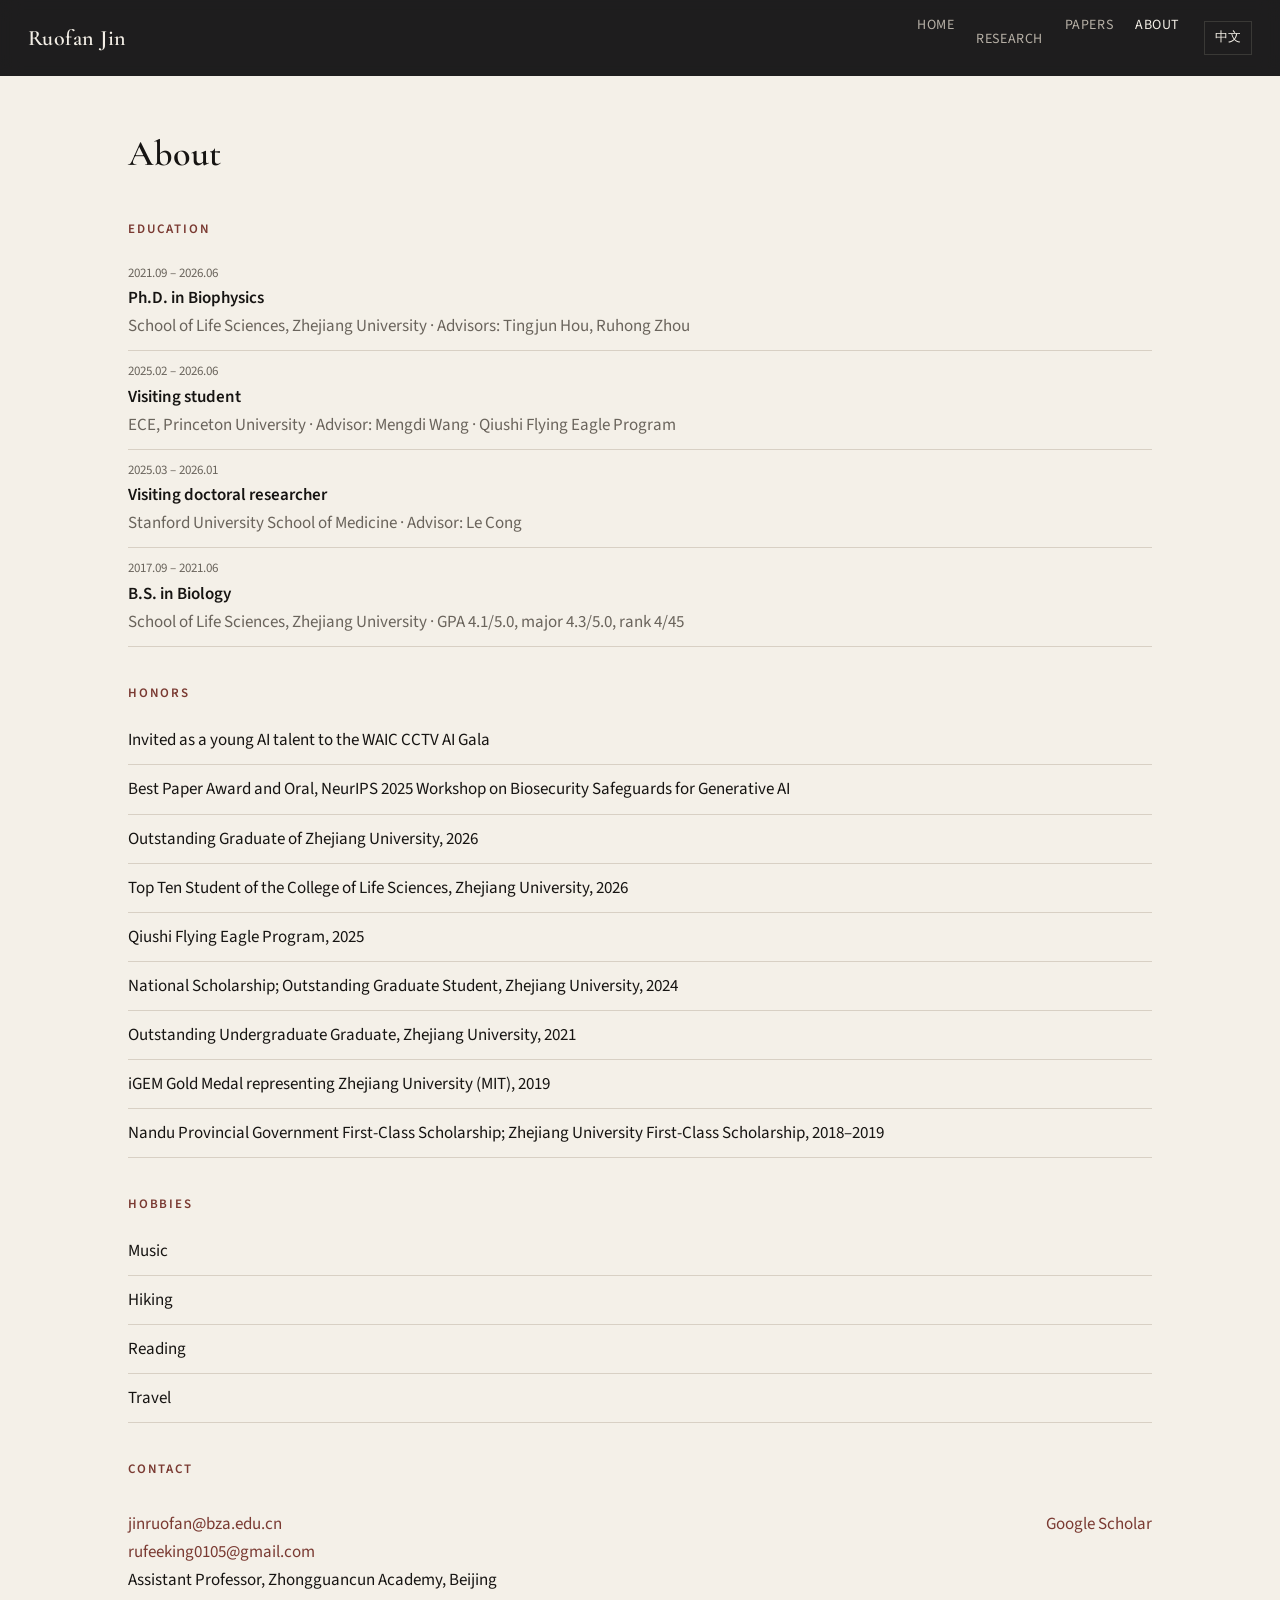
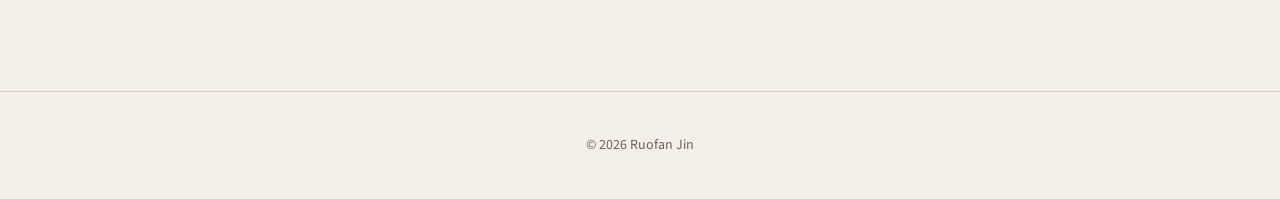
==== about.html @ 7af5a0ce "Force a cache refresh so home and research pages drop OpenIO. Co-authored-by: Cursor <cursoragent@cu" ====
<!DOCTYPE html>
<html lang="en" data-root="" data-page="about">
<head>
  <meta charset="UTF-8" />
  <meta name="viewport" content="width=device-width, initial-scale=1.0" />
  <title>About · Ruofan Jin</title>
  <meta name="description" content="Education, honors, and contact for Ruofan Jin." />
  <link rel="preconnect" href="https://fonts.googleapis.com" />
  <link rel="preconnect" href="https://fonts.gstatic.com" crossorigin />
  <link href="https://fonts.googleapis.com/css2?family=Cormorant+Garamond:ital,wght@0,500;0,600;0,700;1,500&family=Source+Sans+3:ital,wght@0,400;0,500;0,600;1,400&display=swap" rel="stylesheet" />
  <link rel="stylesheet" href="css/style.css" />
  <link rel="icon" href="data:image/svg+xml,<svg xmlns='http://www.w3.org/2000/svg' viewBox='0 0 64 64'><rect fill='%230c0c0d' width='64' height='64'/><text x='50%' y='54%' text-anchor='middle' fill='%23f4f0e8' font-family='Georgia' font-size='28'>RJ</text></svg>" />
</head>
<body class="inner">
  <header class="site-header" id="site-header"></header>
  <main class="page">
    <div class="section-head">
      <h1 data-i18n="about.title">About</h1>
    </div>
    <h2 class="list-label" data-i18n="edu.title">Education</h2>
    <ul class="timeline" id="edu-list"></ul>
    <h2 class="list-label" data-i18n="honors.title">Honors</h2>
    <ul class="plain" id="honor-list"></ul>
    <h2 class="list-label" data-i18n="hobbies.title">Hobbies</h2>
    <ul class="plain" id="hobby-list"></ul>
    <h2 class="list-label" data-i18n="contact.title">Contact</h2>
    <div class="contact-row">
      <p>
        <a href="mailto:jinruofan@bza.edu.cn">jinruofan@bza.edu.cn</a><br />
        <a href="mailto:rufeeking0105@gmail.com">rufeeking0105@gmail.com</a><br />
        <span data-i18n="contact.affil">Assistant Professor, Zhongguancun Academy, Beijing</span>
      </p>
      <p class="contact-links">
        <a href="https://scholar.google.com/citations?user=nG5izwYAAAAJ&hl=en" target="_blank" rel="noopener">Google Scholar</a>
      </p>
    </div>
  </main>
  <footer class="site-footer">
    <p>© <span id="year"></span> <span id="footer-name">Ruofan Jin</span></p>
  </footer>
  <script src="js/content.js?v=20260819r"></script>
  <script src="js/site.js?v=20260819r"></script>
</body>
</html>
---- css/style.css ----
:root {
  --ink: #161412;
  --muted: #6a645c;
  --paper: #f4f0e8;
  --paper-2: #ebe5da;
  --line: #d8d0c4;
  --accent: #7a3a32;
  --hero: #0b0b0c;
  --hero-text: #f3eee6;
  --hero-muted: #b7b0a6;
  --max: 1080px;
  --serif: "Cormorant Garamond", "Times New Roman", serif;
  --sans: "Source Sans 3", "Helvetica Neue", sans-serif;
}

* { box-sizing: border-box; }
html { scroll-behavior: smooth; }
body {
  margin: 0;
  background: var(--paper);
  color: var(--ink);
  font-family: var(--sans);
  font-size: 17px;
  line-height: 1.65;
}

a { color: var(--accent); text-decoration: none; }
a:hover { text-decoration: underline; }

.site-header {
  position: sticky;
  top: 0;
  z-index: 20;
  display: flex;
  align-items: center;
  gap: 24px;
  padding: 14px 28px;
  background: rgba(11, 11, 12, 0.92);
  backdrop-filter: blur(10px);
  color: var(--hero-text);
}
.brand {
  color: var(--hero-text);
  font-family: var(--serif);
  font-size: 22px;
  font-weight: 600;
  letter-spacing: 0.02em;
  text-decoration: none;
  white-space: nowrap;
}
html[lang="zh-CN"] .brand,
html[lang="zh-CN"] .hero h1,
html[lang="zh-CN"] .article h1,
html[lang="zh-CN"] .page .section-head h1 {
  font-family: "Songti SC", "Noto Serif SC", "STSong", "SimSun", var(--serif);
}
html[lang="zh-CN"] .hero h1 { letter-spacing: 0.12em; }
.nav {
  display: flex;
  gap: 22px;
  margin-left: auto;
}
.nav a {
  color: var(--hero-muted);
  font-size: 14px;
  letter-spacing: 0.04em;
  text-transform: uppercase;
  text-decoration: none;
}
.nav a:hover { color: var(--hero-text); }
.nav a.is-active { color: var(--hero-text); }
.nav-group {
  position: relative;
  padding: 10px 0;
}
.nav-label {
  color: var(--hero-muted);
  font-size: 14px;
  letter-spacing: 0.04em;
  text-transform: uppercase;
}
.nav-group.is-current .nav-label { color: var(--hero-text); }
.nav-drop {
  display: none;
  position: absolute;
  top: 100%;
  left: 0;
  min-width: 220px;
  padding: 8px 0;
  background: #141312;
  border: 1px solid #3a3936;
  z-index: 30;
}
.nav-group:hover .nav-drop,
.nav-group:focus-within .nav-drop { display: block; }
.nav-drop a {
  display: block;
  padding: 8px 14px;
  text-transform: none;
  letter-spacing: 0.02em;
}
.header-actions { display: flex; align-items: center; gap: 10px; }
.lang-toggle,
.menu-toggle {
  background: transparent;
  border: 1px solid #3a3936;
  color: var(--hero-text);
  padding: 5px 10px;
  font: inherit;
  font-size: 13px;
  cursor: pointer;
}
.menu-toggle { display: none; }

.hero {
  display: grid;
  grid-template-columns: 1.05fr 0.95fr;
  min-height: auto;
  background: var(--hero);
  color: var(--hero-text);
}
.hero-copy {
  display: flex;
  flex-direction: column;
  justify-content: center;
  padding: 64px 56px 68px;
  max-width: 640px;
}
.eyebrow {
  margin: 0 0 12px;
  letter-spacing: 0.18em;
  text-transform: uppercase;
  font-size: 12px;
  color: var(--hero-muted);
}
.hero h1 {
  margin: 0;
  font-family: var(--serif);
  font-size: clamp(48px, 7vw, 84px);
  font-weight: 600;
  line-height: 0.95;
  letter-spacing: -0.02em;
}
.hero-affil {
  margin: 18px 0 0;
  color: var(--hero-muted);
  font-size: 18px;
}
.hero-bio {
  margin: 22px 0 0;
  max-width: 36em;
  color: #c9c2b8;
  font-size: 16px;
  line-height: 1.65;
}
.hero-lead {
  margin: 16px 0 0;
  max-width: 36em;
  color: #ddd6cc;
  font-size: 17.5px;
  line-height: 1.7;
}
.hero-links {
  display: flex;
  flex-wrap: wrap;
  gap: 22px;
  margin-top: 36px;
}
.hero-links a {
  color: var(--hero-text);
  border-bottom: 1px solid #5c5852;
  padding-bottom: 2px;
  text-decoration: none;
}
.hero-links a:hover { border-bottom-color: var(--hero-text); }
.hero-photo {
  margin: 0;
  overflow: hidden;
  background: #000;
  min-height: 520px;
  max-height: 720px;
}
.hero-photo img {
  width: 100%;
  height: 100%;
  object-fit: cover;
  object-position: 50% 18%;
  display: block;
}

.news-bar {
  display: grid;
  grid-template-columns: 90px 1fr;
  gap: 16px;
  max-width: var(--max);
  margin: 0 auto;
  padding: 28px 28px 8px;
  border-bottom: 1px solid var(--line);
}
.news-bar > p {
  margin: 6px 0 0;
  font-size: 12px;
  letter-spacing: 0.16em;
  text-transform: uppercase;
  color: var(--accent);
}
.news-bar ul {
  margin: 0;
  padding: 0;
  list-style: none;
}
.news-bar li {
  font-size: 15px;
  color: var(--muted);
  padding: 4px 0;
}
.news-bar li a { font-weight: 600; }
.news-bar li span { color: var(--muted); }

.section {
  max-width: var(--max);
  margin: 0 auto;
  padding: 72px 28px;
}
.section-alt { background: var(--paper-2); max-width: none; padding: 72px 28px; }
.section-alt > * { max-width: var(--max); margin-left: auto; margin-right: auto; }
.section-head { margin-bottom: 28px; }
.section-head h2,
.page .section-head h1 {
  margin: 0;
  font-family: var(--serif);
  font-size: 36px;
  font-weight: 600;
}
.section-head p { margin: 10px 0 0; color: var(--muted); }

.prose { max-width: 46em; }
.prose p { margin: 0 0 16px; }
.prose .note {
  margin-top: 24px;
  padding-top: 16px;
  border-top: 1px solid var(--line);
  color: var(--muted);
  font-size: 16px;
}

.research-grid {
  display: grid;
  grid-template-columns: 1fr 1fr 1fr;
  gap: 1px;
  background: var(--line);
  border: 1px solid var(--line);
}
.research-card {
  display: block;
  width: 100%;
  text-align: left;
  background: var(--paper);
  border: 0;
  padding: 24px 22px 22px;
  font: inherit;
  color: inherit;
  text-decoration: none;
  cursor: pointer;
}
a.research-card:hover {
  text-decoration: none;
  background: #fffdf8;
}
.research-card:focus-visible {
  outline: 1px solid var(--accent);
  outline-offset: -1px;
}
.research-card h3 {
  margin: 0 0 8px;
  font-family: var(--serif);
  font-size: 22px;
  font-weight: 600;
}
.research-card p { margin: 0; color: var(--muted); font-size: 15.5px; }
.card-hint {
  display: inline-block;
  margin-top: 14px;
  font-size: 12px;
  letter-spacing: 0.12em;
  text-transform: uppercase;
  color: var(--accent);
}
.research-panel {
  margin-top: 1px;
  padding: 28px 24px;
  border: 1px solid var(--line);
  border-top: 0;
  background: #fffdf8;
}
.research-panel h3 {
  margin: 0 0 18px;
  font-family: var(--serif);
  font-size: 26px;
}
.research-panel h4 {
  margin: 18px 0 8px;
  font-size: 12px;
  letter-spacing: 0.14em;
  text-transform: uppercase;
  color: var(--accent);
}
.research-panel p { margin: 0; max-width: 46em; }
.work-list {
  margin: 0;
  padding: 0;
  list-style: none;
}
.work-list li { padding: 6px 0; border-bottom: 1px solid var(--line); }
.work-list span { color: var(--muted); }
.fig-grid {
  display: grid;
  grid-template-columns: repeat(auto-fit, minmax(220px, 1fr));
  gap: 18px;
  margin: 4px 0 8px;
}
.fig-grid figure {
  margin: 0;
}
.fig-grid img {
  display: block;
  width: 100%;
  height: auto;
  background: #fff;
  border: 1px solid var(--line);
}
.fig-grid a { text-decoration: none; }
.fig-grid figcaption {
  margin-top: 8px;
  font-size: 13.5px;
  line-height: 1.45;
  color: var(--muted);
}
.code-links {
  display: flex;
  flex-wrap: wrap;
  gap: 16px 22px;
  margin-top: 4px;
}

.page {
  max-width: var(--max);
  margin: 0 auto;
  padding: 48px 28px 80px;
  min-height: 70vh;
}
.article h1 {
  margin: 0 0 12px;
  font-family: var(--serif);
  font-size: clamp(28px, 4vw, 40px);
  font-weight: 600;
  line-height: 1.2;
}
.article .page-kicker {
  margin: 0 0 10px;
  font-size: 12px;
  letter-spacing: 0.16em;
  text-transform: uppercase;
  color: var(--accent);
}
.article .lede {
  margin: 0 0 28px;
  font-size: 19px;
  color: var(--muted);
  max-width: 40em;
}
.article .story,
.article p {
  max-width: 46em;
}
.article h2 {
  margin: 28px 0 10px;
  font-size: 12px;
  letter-spacing: 0.14em;
  text-transform: uppercase;
  color: var(--accent);
}
.fig-stack {
  display: flex;
  flex-direction: column;
  gap: 28px;
  margin: 8px 0 0;
}
.fig-stack figure { margin: 0; }
.fig-stack img {
  display: block;
  width: 100%;
  height: auto;
  background: #fff;
  border: 1px solid var(--line);
}
.fig-stack a { text-decoration: none; }
.fig-stack figcaption {
  margin-top: 10px;
  font-size: 14px;
  line-height: 1.5;
  color: var(--muted);
  max-width: 46em;
}

.list-label {
  margin: 36px 0 12px;
  font-size: 13px;
  letter-spacing: 0.14em;
  text-transform: uppercase;
  color: var(--accent);
  font-weight: 600;
}
.pubs {
  margin: 0;
  padding: 0;
  list-style: none;
  counter-reset: pub;
}
.pubs li {
  counter-increment: pub;
  display: grid;
  grid-template-columns: 2.2em 1fr;
  gap: 8px;
  padding: 16px 0;
  border-bottom: 1px solid var(--line);
}
.pubs li::before {
  content: counter(pub, decimal-leading-zero);
  color: var(--muted);
  font-variant-numeric: tabular-nums;
  font-size: 13px;
  padding-top: 4px;
}
.pubs .title { font-weight: 600; }
.pubs .meta { color: var(--muted); font-size: 15px; margin-top: 4px; }
.pubs .venue { font-style: italic; }
.pubs .badge {
  display: inline-block;
  margin-left: 8px;
  font-style: normal;
  font-size: 12px;
  letter-spacing: 0.04em;
  color: var(--accent);
}

.exp-grid {
  display: grid;
  grid-template-columns: 1fr 1fr;
  gap: 48px;
}
.timeline, .plain {
  margin: 0;
  padding: 0;
  list-style: none;
}
.timeline li, .plain li {
  padding: 10px 0;
  border-bottom: 1px solid var(--line);
}
.timeline .when { display: block; color: var(--muted); font-size: 13px; }
.timeline .what { font-weight: 600; }
.timeline .where { color: var(--muted); }

.contact-row {
  display: flex;
  justify-content: space-between;
  gap: 24px;
  flex-wrap: wrap;
}
.contact-links { display: flex; gap: 20px; }

.site-footer {
  border-top: 1px solid var(--line);
  padding: 28px;
  text-align: center;
  color: var(--muted);
  font-size: 14px;
}

@media (max-width: 980px) {
  .research-grid { grid-template-columns: 1fr; }
}

@media (max-width: 860px) {
  .hero { grid-template-columns: 1fr; min-height: auto; }
  .hero-copy { padding: 48px 24px 40px; }
  .hero-photo { height: 56vh; min-height: 380px; max-height: none; }
  .news-bar, .exp-grid, .research-grid { grid-template-columns: 1fr; }
  .nav { display: none; }
  .nav.open {
    display: flex;
    flex-direction: column;
    position: absolute;
    top: 52px;
    left: 0;
    right: 0;
    background: var(--hero);
    padding: 16px 28px 24px;
    gap: 14px;
  }
  .nav-group { padding: 0; }
  .nav-drop {
    display: block;
    position: static;
    min-width: 0;
    padding: 8px 0 0 12px;
    border: 0;
    background: transparent;
  }
  .menu-toggle { display: inline-block; }
  .site-header { position: sticky; flex-wrap: wrap; }
}
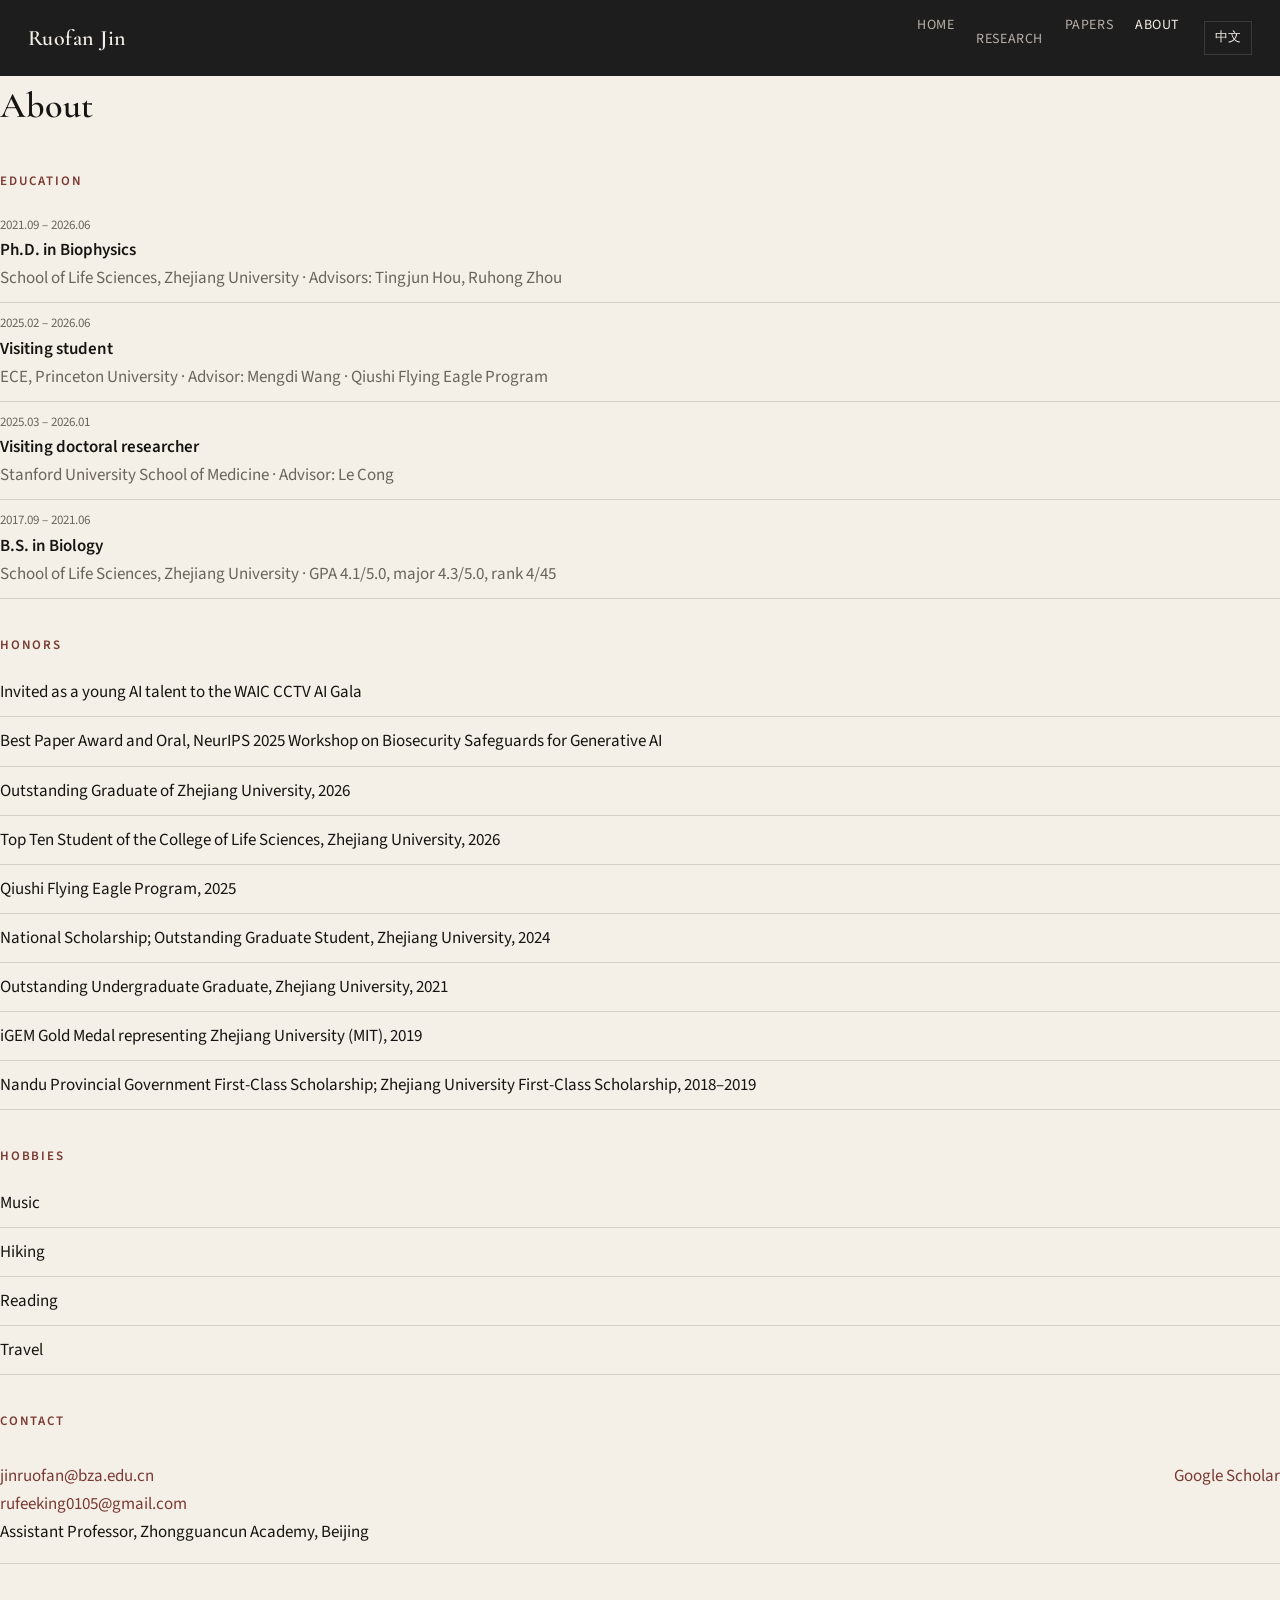
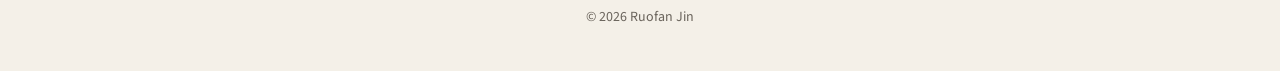
==== commit 99c621f7: "Drop papers where the author position is 10th or later, and add a Scholar link. Co-authored-by: Curs" ====
--- a/about.html
+++ b/about.html
@@ -38,7 +38,7 @@
   <footer class="site-footer">
     <p>© <span id="year"></span> <span id="footer-name">Ruofan Jin</span></p>
   </footer>
-  <script src="js/content.js?v=20260819r"></script>
-  <script src="js/site.js?v=20260819r"></script>
+  <script src="js/content.js?v=20260819s"></script>
+  <script src="js/site.js?v=20260819s"></script>
 </body>
 </html>
--- a/css/style.css
+++ b/css/style.css
@@ -343,11 +343,13 @@
   margin-top: 4px;
 }
 
-.page {
-  max-width: var(--max);
-  margin: 0 auto;
-  padding: 48px 28px 80px;
-  min-height: 70vh;
+.scholar-more {
+  margin: 36px 0 0;
+  padding-top: 20px;
+  border-top: 1px solid var(--line);
+}
+.scholar-more a {
+  font-size: 16px;
 }
 .article h1 {
   margin: 0 0 12px;
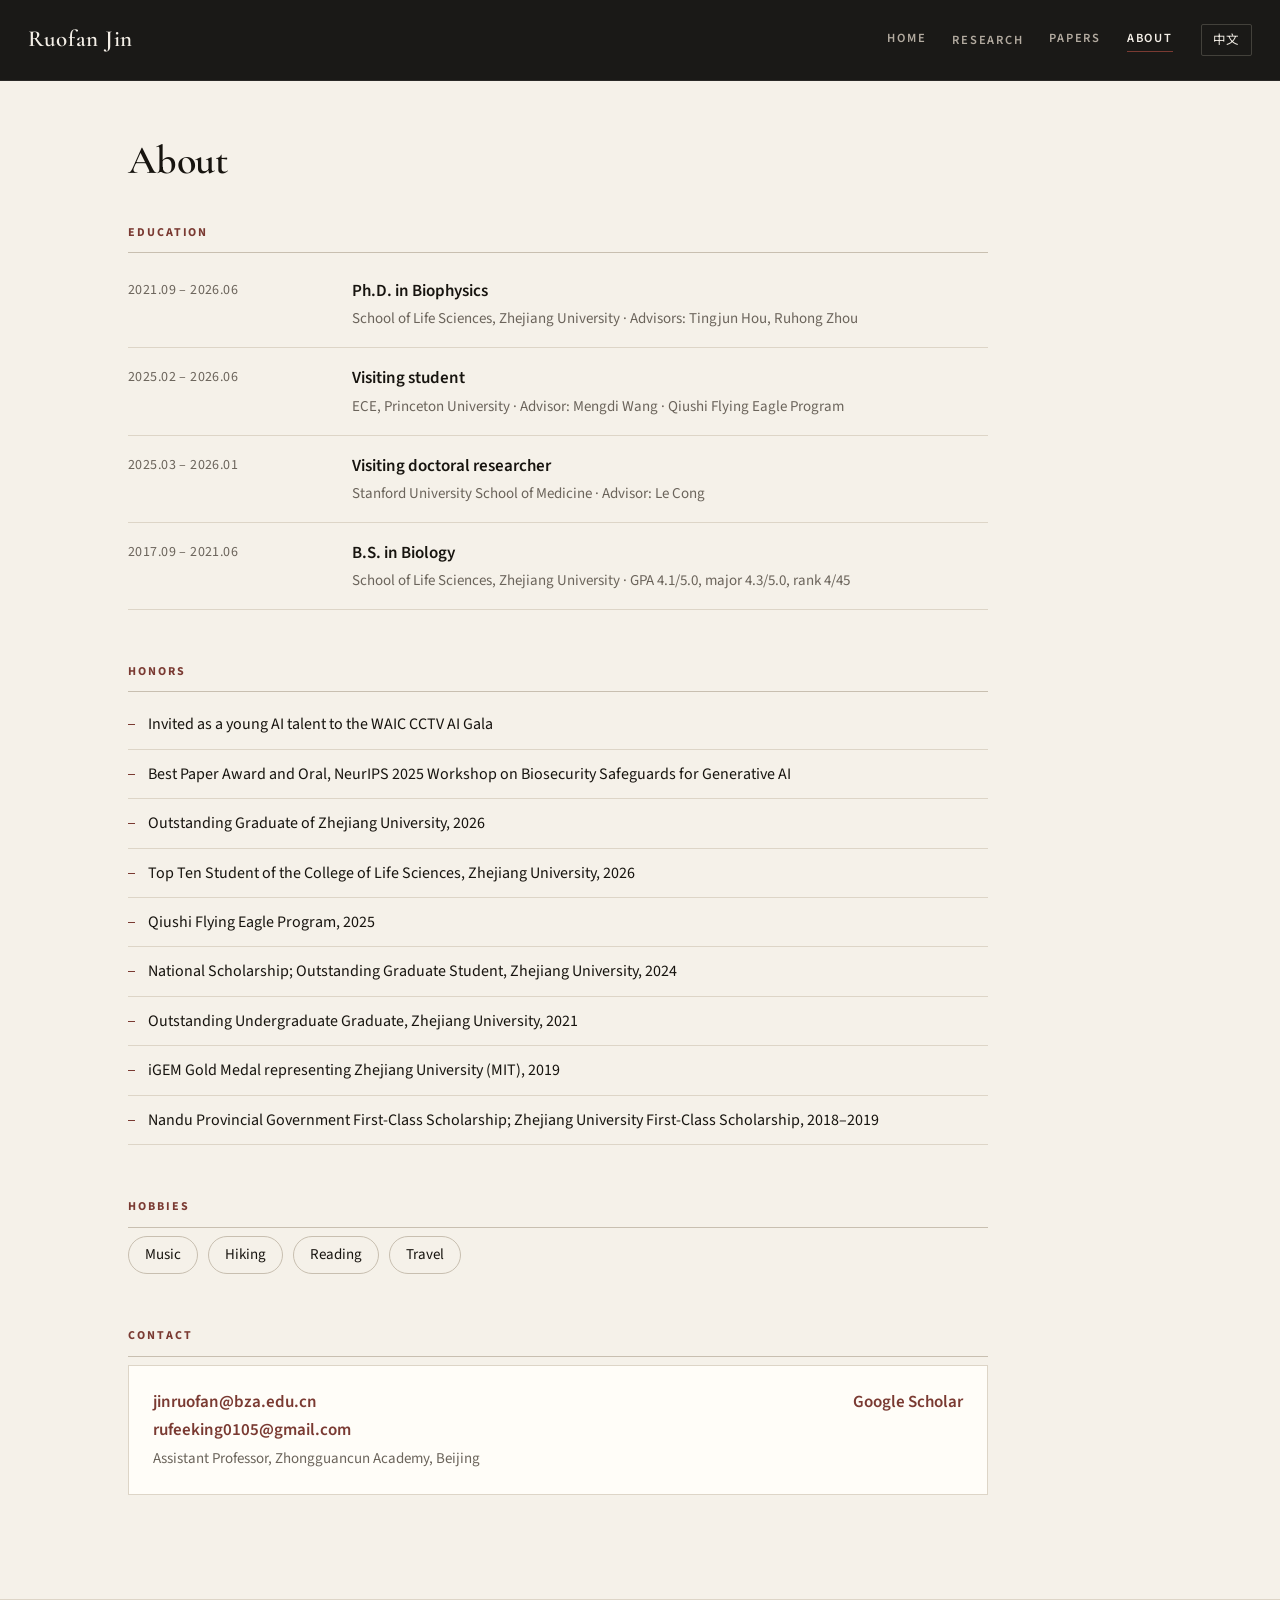
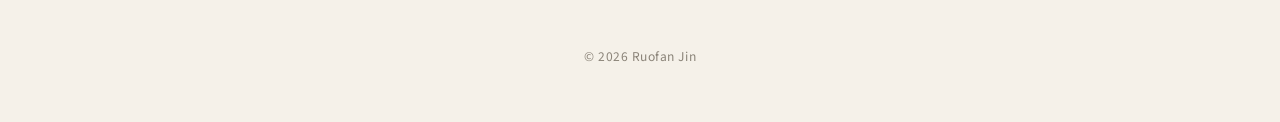
==== commit c58c8021: "Rework the typographic system for readable Chinese and English pages. Load Noto Serif/Sans SC so Chi" ====
--- a/about.html
+++ b/about.html
@@ -7,8 +7,8 @@
   <meta name="description" content="Education, honors, and contact for Ruofan Jin." />
   <link rel="preconnect" href="https://fonts.googleapis.com" />
   <link rel="preconnect" href="https://fonts.gstatic.com" crossorigin />
-  <link href="https://fonts.googleapis.com/css2?family=Cormorant+Garamond:ital,wght@0,500;0,600;0,700;1,500&family=Source+Sans+3:ital,wght@0,400;0,500;0,600;1,400&display=swap" rel="stylesheet" />
-  <link rel="stylesheet" href="css/style.css" />
+  <link href="https://fonts.googleapis.com/css2?family=Cormorant+Garamond:ital,wght@0,500;0,600;0,700;1,500&family=Noto+Sans+SC:wght@400;500;700&family=Noto+Serif+SC:wght@500;600&family=Source+Sans+3:ital,wght@0,400;0,500;0,600;1,400&display=swap" rel="stylesheet" />
+  <link rel="stylesheet" href="css/style.css?v=20260819u" />
   <link rel="icon" href="data:image/svg+xml,<svg xmlns='http://www.w3.org/2000/svg' viewBox='0 0 64 64'><rect fill='%230c0c0d' width='64' height='64'/><text x='50%' y='54%' text-anchor='middle' fill='%23f4f0e8' font-family='Georgia' font-size='28'>RJ</text></svg>" />
 </head>
 <body class="inner">
@@ -22,7 +22,7 @@
     <h2 class="list-label" data-i18n="honors.title">Honors</h2>
     <ul class="plain" id="honor-list"></ul>
     <h2 class="list-label" data-i18n="hobbies.title">Hobbies</h2>
-    <ul class="plain" id="hobby-list"></ul>
+    <ul class="plain chips" id="hobby-list"></ul>
     <h2 class="list-label" data-i18n="contact.title">Contact</h2>
     <div class="contact-row">
       <p>
@@ -38,7 +38,7 @@
   <footer class="site-footer">
     <p>© <span id="year"></span> <span id="footer-name">Ruofan Jin</span></p>
   </footer>
-  <script src="js/content.js?v=20260819s"></script>
-  <script src="js/site.js?v=20260819s"></script>
+  <script src="js/content.js?v=20260819u"></script>
+  <script src="js/site.js?v=20260819u"></script>
 </body>
 </html>
--- a/css/style.css
+++ b/css/style.css
@@ -1,20 +1,40 @@
 :root {
-  --ink: #161412;
-  --muted: #6a645c;
-  --paper: #f4f0e8;
-  --paper-2: #ebe5da;
-  --line: #d8d0c4;
+  --ink: #17140f;
+  --ink-2: #35302a;
+  --muted: #6b645b;
+  --faint: #8b8479;
+  --paper: #f5f1e9;
+  --paper-2: #ece6db;
+  --card: #fffdf8;
+  --line: #ddd5c7;
+  --line-strong: #c8bfb0;
   --accent: #7a3a32;
-  --hero: #0b0b0c;
-  --hero-text: #f3eee6;
-  --hero-muted: #b7b0a6;
+  --accent-soft: rgba(122, 58, 50, 0.08);
+  --hero: #0c0b0a;
+  --hero-text: #f4efe7;
+  --hero-muted: #b3aba0;
   --max: 1080px;
-  --serif: "Cormorant Garamond", "Times New Roman", serif;
-  --sans: "Source Sans 3", "Helvetica Neue", sans-serif;
+  --measure: 660px;
+  --measure-wide: 860px;
+  --serif: "Cormorant Garamond", "Noto Serif SC", "Songti SC", Georgia, serif;
+  --sans: "Source Sans 3", "Noto Sans SC", "PingFang SC", "Helvetica Neue", Arial, sans-serif;
+  --label: 12px;
+  --label-track: 0.16em;
+}
+
+/* Chinese needs a shorter measure and more leading than Latin. */
+html[lang="zh-CN"] {
+  --measure: 580px;
 }
 
 * { box-sizing: border-box; }
-html { scroll-behavior: smooth; }
+
+html {
+  scroll-behavior: smooth;
+  scroll-padding-top: 72px;
+  -webkit-text-size-adjust: 100%;
+}
+
 body {
   margin: 0;
   background: var(--paper);
@@ -22,100 +42,150 @@
   font-family: var(--sans);
   font-size: 17px;
   line-height: 1.65;
-}
-
-a { color: var(--accent); text-decoration: none; }
+  -webkit-font-smoothing: antialiased;
+  -moz-osx-font-smoothing: grayscale;
+  text-rendering: optimizeLegibility;
+}
+html[lang="zh-CN"] body {
+  font-size: 16.5px;
+  line-height: 1.85;
+}
+
+img { max-width: 100%; }
+
+a {
+  color: var(--accent);
+  text-decoration: none;
+  text-underline-offset: 3px;
+}
 a:hover { text-decoration: underline; }
-
+a:focus-visible,
+button:focus-visible {
+  outline: 2px solid var(--accent);
+  outline-offset: 3px;
+}
+::selection { background: #e6dbc8; }
+
+.label {
+  font-size: var(--label);
+  letter-spacing: var(--label-track);
+  text-transform: uppercase;
+  font-weight: 700;
+}
+
+/* ---------- header ---------- */
 .site-header {
   position: sticky;
   top: 0;
   z-index: 20;
   display: flex;
   align-items: center;
-  gap: 24px;
-  padding: 14px 28px;
-  background: rgba(11, 11, 12, 0.92);
+  gap: 28px;
+  padding: 13px 28px;
+  background: rgba(12, 11, 10, 0.94);
   backdrop-filter: blur(10px);
+  border-bottom: 1px solid rgba(255, 255, 255, 0.07);
   color: var(--hero-text);
 }
 .brand {
   color: var(--hero-text);
   font-family: var(--serif);
-  font-size: 22px;
-  font-weight: 600;
-  letter-spacing: 0.02em;
-  text-decoration: none;
+  font-size: 23px;
+  font-weight: 600;
+  letter-spacing: 0.03em;
   white-space: nowrap;
 }
-html[lang="zh-CN"] .brand,
-html[lang="zh-CN"] .hero h1,
-html[lang="zh-CN"] .article h1,
-html[lang="zh-CN"] .page .section-head h1 {
-  font-family: "Songti SC", "Noto Serif SC", "STSong", "SimSun", var(--serif);
-}
-html[lang="zh-CN"] .hero h1 { letter-spacing: 0.12em; }
+.brand:hover { text-decoration: none; opacity: 0.85; }
+html[lang="zh-CN"] .brand { font-size: 20px; letter-spacing: 0.14em; }
+
 .nav {
   display: flex;
-  gap: 22px;
+  align-items: center;
+  gap: 26px;
   margin-left: auto;
 }
-.nav a {
-  color: var(--hero-muted);
-  font-size: 14px;
-  letter-spacing: 0.04em;
-  text-transform: uppercase;
-  text-decoration: none;
-}
-.nav a:hover { color: var(--hero-text); }
-.nav a.is-active { color: var(--hero-text); }
-.nav-group {
-  position: relative;
-  padding: 10px 0;
-}
+.nav a,
 .nav-label {
   color: var(--hero-muted);
+  font-size: 12.5px;
+  letter-spacing: 0.14em;
+  text-transform: uppercase;
+  font-weight: 600;
+}
+html[lang="zh-CN"] .nav a,
+html[lang="zh-CN"] .nav-label {
   font-size: 14px;
-  letter-spacing: 0.04em;
-  text-transform: uppercase;
-}
-.nav-group.is-current .nav-label { color: var(--hero-text); }
+  letter-spacing: 0.1em;
+  font-weight: 400;
+}
+.nav > a,
+.nav-label {
+  display: inline-block;
+  padding-bottom: 3px;
+  border-bottom: 1px solid transparent;
+}
+.nav a:hover { color: var(--hero-text); text-decoration: none; }
+.nav > a.is-active,
+.nav-group.is-current .nav-label {
+  color: var(--hero-text);
+  border-bottom-color: var(--accent);
+}
+.nav-group { position: relative; padding: 12px 0; }
+.nav-label { cursor: default; }
+/* Kept painted but transparent so the links stay keyboard reachable. */
 .nav-drop {
-  display: none;
   position: absolute;
   top: 100%;
-  left: 0;
-  min-width: 220px;
-  padding: 8px 0;
-  background: #141312;
-  border: 1px solid #3a3936;
-  z-index: 30;
+  left: -14px;
+  min-width: 232px;
+  padding: 6px 0;
+  background: #171614;
+  border: 1px solid #37352f;
+  box-shadow: 0 18px 40px rgba(0, 0, 0, 0.35);
+  opacity: 0;
+  pointer-events: none;
+  transform: translateY(-5px);
+  transition: opacity 0.15s ease, transform 0.15s ease;
 }
 .nav-group:hover .nav-drop,
-.nav-group:focus-within .nav-drop { display: block; }
+.nav-group:focus-within .nav-drop {
+  opacity: 1;
+  pointer-events: auto;
+  transform: none;
+}
 .nav-drop a {
   display: block;
-  padding: 8px 14px;
+  padding: 9px 16px;
+  font-size: 14px;
+  letter-spacing: 0.02em;
   text-transform: none;
-  letter-spacing: 0.02em;
-}
+  font-weight: 400;
+  border: 0;
+}
+.nav-drop a.is-active { color: var(--hero-text); border: 0; }
+
 .header-actions { display: flex; align-items: center; gap: 10px; }
 .lang-toggle,
 .menu-toggle {
   background: transparent;
-  border: 1px solid #3a3936;
+  border: 1px solid #43413b;
+  border-radius: 2px;
   color: var(--hero-text);
-  padding: 5px 10px;
+  padding: 5px 11px;
   font: inherit;
-  font-size: 13px;
+  font-size: 12.5px;
+  letter-spacing: 0.06em;
   cursor: pointer;
-}
+  transition: background 0.15s ease;
+}
+.lang-toggle:hover,
+.menu-toggle:hover { background: rgba(255, 255, 255, 0.08); }
 .menu-toggle { display: none; }
 
+/* ---------- hero ---------- */
 .hero {
   display: grid;
-  grid-template-columns: 1.05fr 0.95fr;
-  min-height: auto;
+  grid-template-columns: 1.08fr 0.92fr;
   background: var(--hero);
   color: var(--hero-text);
 }
@@ -123,62 +193,78 @@
   display: flex;
   flex-direction: column;
   justify-content: center;
-  padding: 64px 56px 68px;
-  max-width: 640px;
+  padding: 72px 56px 76px;
+  max-width: 660px;
 }
 .eyebrow {
-  margin: 0 0 12px;
-  letter-spacing: 0.18em;
-  text-transform: uppercase;
-  font-size: 12px;
-  color: var(--hero-muted);
+  margin: 0 0 16px;
+  font-size: var(--label);
+  letter-spacing: 0.2em;
+  text-transform: uppercase;
+  font-weight: 600;
+  color: var(--accent);
+  filter: brightness(1.9);
 }
 .hero h1 {
   margin: 0;
   font-family: var(--serif);
-  font-size: clamp(48px, 7vw, 84px);
-  font-weight: 600;
-  line-height: 0.95;
-  letter-spacing: -0.02em;
+  font-size: clamp(46px, 6.4vw, 78px);
+  font-weight: 600;
+  line-height: 1;
+  letter-spacing: -0.015em;
+  text-wrap: balance;
+}
+html[lang="zh-CN"] .hero h1 {
+  font-size: clamp(38px, 4.8vw, 58px);
+  letter-spacing: 0.1em;
+  line-height: 1.15;
 }
 .hero-affil {
   margin: 18px 0 0;
   color: var(--hero-muted);
+  font-size: 17px;
+  letter-spacing: 0.02em;
+}
+.hero-lead {
+  margin: 26px 0 0;
+  padding-top: 22px;
+  border-top: 1px solid rgba(255, 255, 255, 0.14);
+  max-width: 30em;
+  color: #e4ded4;
   font-size: 18px;
-}
+  line-height: 1.6;
+}
+html[lang="zh-CN"] .hero-lead { font-size: 17px; line-height: 1.8; }
 .hero-bio {
-  margin: 22px 0 0;
-  max-width: 36em;
-  color: #c9c2b8;
-  font-size: 16px;
-  line-height: 1.65;
-}
-.hero-lead {
-  margin: 16px 0 0;
-  max-width: 36em;
-  color: #ddd6cc;
-  font-size: 17.5px;
+  margin: 14px 0 0;
+  max-width: 34em;
+  color: #a9a29a;
+  font-size: 15px;
   line-height: 1.7;
 }
 .hero-links {
   display: flex;
   flex-wrap: wrap;
-  gap: 22px;
-  margin-top: 36px;
+  gap: 24px;
+  margin-top: 34px;
 }
 .hero-links a {
   color: var(--hero-text);
-  border-bottom: 1px solid #5c5852;
-  padding-bottom: 2px;
-  text-decoration: none;
-}
-.hero-links a:hover { border-bottom-color: var(--hero-text); }
+  font-size: 13px;
+  letter-spacing: 0.12em;
+  text-transform: uppercase;
+  font-weight: 600;
+  border-bottom: 1px solid #58534c;
+  padding-bottom: 3px;
+}
+html[lang="zh-CN"] .hero-links a { font-size: 14px; letter-spacing: 0.06em; font-weight: 400; }
+.hero-links a:hover { border-bottom-color: var(--hero-text); text-decoration: none; }
 .hero-photo {
   margin: 0;
   overflow: hidden;
   background: #000;
-  min-height: 520px;
-  max-height: 720px;
+  min-height: 540px;
+  max-height: 760px;
 }
 .hero-photo img {
   width: 100%;
@@ -186,207 +272,187 @@
   object-fit: cover;
   object-position: 50% 18%;
   display: block;
-}
-
-.news-bar {
-  display: grid;
-  grid-template-columns: 90px 1fr;
-  gap: 16px;
-  max-width: var(--max);
-  margin: 0 auto;
-  padding: 28px 28px 8px;
-  border-bottom: 1px solid var(--line);
-}
-.news-bar > p {
-  margin: 6px 0 0;
-  font-size: 12px;
-  letter-spacing: 0.16em;
-  text-transform: uppercase;
-  color: var(--accent);
-}
-.news-bar ul {
-  margin: 0;
-  padding: 0;
-  list-style: none;
-}
-.news-bar li {
-  font-size: 15px;
-  color: var(--muted);
-  padding: 4px 0;
-}
-.news-bar li a { font-weight: 600; }
-.news-bar li span { color: var(--muted); }
-
+  filter: saturate(0.92) contrast(1.02);
+}
+
+/* ---------- generic sections and pages ---------- */
 .section {
   max-width: var(--max);
   margin: 0 auto;
-  padding: 72px 28px;
-}
-.section-alt { background: var(--paper-2); max-width: none; padding: 72px 28px; }
-.section-alt > * { max-width: var(--max); margin-left: auto; margin-right: auto; }
-.section-head { margin-bottom: 28px; }
+  padding: 84px 28px 96px;
+}
+.page {
+  max-width: var(--max);
+  margin: 0 auto;
+  padding: 56px 28px 104px;
+}
+.section-head { margin-bottom: 34px; }
 .section-head h2,
 .page .section-head h1 {
   margin: 0;
   font-family: var(--serif);
-  font-size: 36px;
-  font-weight: 600;
-}
-.section-head p { margin: 10px 0 0; color: var(--muted); }
-
-.prose { max-width: 46em; }
-.prose p { margin: 0 0 16px; }
-.prose .note {
-  margin-top: 24px;
-  padding-top: 16px;
-  border-top: 1px solid var(--line);
+  font-size: clamp(30px, 3.4vw, 40px);
+  font-weight: 600;
+  line-height: 1.15;
+  letter-spacing: -0.005em;
+}
+html[lang="zh-CN"] .section-head h2,
+html[lang="zh-CN"] .page .section-head h1 {
+  font-size: clamp(26px, 2.8vw, 33px);
+  letter-spacing: 0.04em;
+}
+.section-head p {
+  margin: 12px 0 0;
+  max-width: var(--measure);
   color: var(--muted);
   font-size: 16px;
 }
 
+/* ---------- home research grid ---------- */
 .research-grid {
   display: grid;
-  grid-template-columns: 1fr 1fr 1fr;
+  grid-template-columns: repeat(3, 1fr);
   gap: 1px;
   background: var(--line);
   border: 1px solid var(--line);
 }
 .research-card {
-  display: block;
-  width: 100%;
-  text-align: left;
+  display: flex;
+  flex-direction: column;
+  position: relative;
+  min-height: 250px;
   background: var(--paper);
-  border: 0;
-  padding: 24px 22px 22px;
-  font: inherit;
+  padding: 30px 26px 24px;
   color: inherit;
   text-decoration: none;
-  cursor: pointer;
-}
-a.research-card:hover {
-  text-decoration: none;
-  background: #fffdf8;
-}
-.research-card:focus-visible {
-  outline: 1px solid var(--accent);
-  outline-offset: -1px;
-}
+  transition: background 0.18s ease;
+}
+.research-card::before {
+  content: "";
+  position: absolute;
+  left: 0;
+  top: 0;
+  bottom: 0;
+  width: 2px;
+  background: var(--accent);
+  opacity: 0;
+  transition: opacity 0.18s ease;
+}
+a.research-card:hover { text-decoration: none; background: var(--card); }
+a.research-card:hover::before { opacity: 1; }
 .research-card h3 {
-  margin: 0 0 8px;
+  margin: 0 0 12px;
   font-family: var(--serif);
-  font-size: 22px;
-  font-weight: 600;
-}
-.research-card p { margin: 0; color: var(--muted); font-size: 15.5px; }
+  font-size: 23px;
+  font-weight: 600;
+  line-height: 1.2;
+  text-wrap: balance;
+}
+html[lang="zh-CN"] .research-card h3 {
+  font-size: 20px;
+  line-height: 1.45;
+  letter-spacing: 0.02em;
+}
+.research-card p {
+  margin: 0;
+  color: var(--muted);
+  font-size: 15.5px;
+  line-height: 1.6;
+}
 .card-hint {
   display: inline-block;
-  margin-top: 14px;
-  font-size: 12px;
-  letter-spacing: 0.12em;
-  text-transform: uppercase;
+  margin-top: auto;
+  padding-top: 22px;
+  font-size: var(--label);
+  letter-spacing: var(--label-track);
+  text-transform: uppercase;
+  font-weight: 700;
   color: var(--accent);
 }
-.research-panel {
-  margin-top: 1px;
-  padding: 28px 24px;
-  border: 1px solid var(--line);
-  border-top: 0;
-  background: #fffdf8;
-}
-.research-panel h3 {
+html[lang="zh-CN"] .card-hint { font-size: 13px; letter-spacing: 0.08em; font-weight: 400; }
+.card-hint::after {
+  content: "\00a0\2192";
+  display: inline-block;
+  transition: transform 0.18s ease;
+}
+a.research-card:hover .card-hint::after { transform: translateX(4px); }
+
+.section-more {
+  margin: 28px 0 0;
+  font-size: 15px;
+}
+.section-more a::after { content: "\00a0\2192"; }
+
+/* ---------- article (research direction pages) ---------- */
+.article .page-kicker {
+  margin: 0 0 14px;
+  font-size: var(--label);
+  letter-spacing: 0.2em;
+  text-transform: uppercase;
+  font-weight: 700;
+  color: var(--accent);
+}
+.article h1 {
   margin: 0 0 18px;
+  max-width: 800px;
   font-family: var(--serif);
-  font-size: 26px;
-}
-.research-panel h4 {
-  margin: 18px 0 8px;
-  font-size: 12px;
-  letter-spacing: 0.14em;
-  text-transform: uppercase;
+  font-size: clamp(32px, 4.2vw, 48px);
+  font-weight: 600;
+  line-height: 1.1;
+  letter-spacing: -0.01em;
+  text-wrap: balance;
+}
+html[lang="zh-CN"] .article h1 {
+  font-size: clamp(27px, 3.2vw, 37px);
+  line-height: 1.35;
+  letter-spacing: 0.04em;
+}
+.article .lede {
+  margin: 0;
+  max-width: var(--measure);
+  font-family: var(--serif);
+  font-size: 24px;
+  line-height: 1.45;
+  color: var(--ink-2);
+}
+html[lang="zh-CN"] .article .lede { font-size: 20px; line-height: 1.7; }
+.article h2 {
+  margin: 46px 0 14px;
+  padding-top: 13px;
+  max-width: var(--measure);
+  border-top: 1px solid var(--line);
+  font-size: var(--label);
+  letter-spacing: var(--label-track);
+  text-transform: uppercase;
+  font-weight: 700;
   color: var(--accent);
 }
-.research-panel p { margin: 0; max-width: 46em; }
+html[lang="zh-CN"] .article h2 { font-size: 13px; letter-spacing: 0.1em; }
+.article p { max-width: var(--measure); margin: 0 0 14px; }
+.article .story {
+  margin: 14px 0 0;
+  color: var(--ink-2);
+}
 .work-list {
   margin: 0;
   padding: 0;
+  max-width: var(--measure);
   list-style: none;
 }
-.work-list li { padding: 6px 0; border-bottom: 1px solid var(--line); }
-.work-list span { color: var(--muted); }
-.fig-grid {
-  display: grid;
-  grid-template-columns: repeat(auto-fit, minmax(220px, 1fr));
-  gap: 18px;
-  margin: 4px 0 8px;
-}
-.fig-grid figure {
-  margin: 0;
-}
-.fig-grid img {
-  display: block;
-  width: 100%;
-  height: auto;
-  background: #fff;
-  border: 1px solid var(--line);
-}
-.fig-grid a { text-decoration: none; }
-.fig-grid figcaption {
-  margin-top: 8px;
-  font-size: 13.5px;
-  line-height: 1.45;
-  color: var(--muted);
-}
-.code-links {
-  display: flex;
-  flex-wrap: wrap;
-  gap: 16px 22px;
-  margin-top: 4px;
-}
-
-.scholar-more {
-  margin: 36px 0 0;
-  padding-top: 20px;
-  border-top: 1px solid var(--line);
-}
-.scholar-more a {
-  font-size: 16px;
-}
-.article h1 {
-  margin: 0 0 12px;
-  font-family: var(--serif);
-  font-size: clamp(28px, 4vw, 40px);
-  font-weight: 600;
-  line-height: 1.2;
-}
-.article .page-kicker {
-  margin: 0 0 10px;
-  font-size: 12px;
-  letter-spacing: 0.16em;
-  text-transform: uppercase;
-  color: var(--accent);
-}
-.article .lede {
-  margin: 0 0 28px;
-  font-size: 19px;
-  color: var(--muted);
-  max-width: 40em;
-}
-.article .story,
-.article p {
-  max-width: 46em;
-}
-.article h2 {
-  margin: 28px 0 10px;
-  font-size: 12px;
-  letter-spacing: 0.14em;
-  text-transform: uppercase;
-  color: var(--accent);
-}
+.work-list li {
+  padding: 11px 0;
+  border-bottom: 1px solid var(--line);
+}
+.work-list li:first-child { border-top: 1px solid var(--line); }
+.work-list a { font-weight: 600; }
+.work-list span { color: var(--muted); font-size: 15px; }
+
 .fig-stack {
   display: flex;
   flex-direction: column;
-  gap: 28px;
-  margin: 8px 0 0;
+  gap: 40px;
+  margin: 20px 0 0;
+  max-width: 900px;
 }
 .fig-stack figure { margin: 0; }
 .fig-stack img {
@@ -397,119 +463,273 @@
   border: 1px solid var(--line);
 }
 .fig-stack a { text-decoration: none; }
+.fig-stack a:hover img { border-color: var(--accent); }
 .fig-stack figcaption {
-  margin-top: 10px;
+  margin-top: 12px;
+  padding-left: 14px;
+  border-left: 2px solid var(--line-strong);
   font-size: 14px;
-  line-height: 1.5;
+  line-height: 1.6;
   color: var(--muted);
-  max-width: 46em;
-}
-
+  max-width: var(--measure);
+}
+.code-links {
+  display: flex;
+  flex-wrap: wrap;
+  gap: 10px;
+  max-width: var(--measure);
+}
+.code-links a {
+  border: 1px solid var(--line-strong);
+  border-radius: 999px;
+  padding: 5px 15px;
+  font-size: 14px;
+}
+.code-links a:hover {
+  text-decoration: none;
+  background: var(--accent-soft);
+  border-color: var(--accent);
+}
+
+.more-dirs {
+  display: flex;
+  flex-wrap: wrap;
+  gap: 12px 28px;
+  max-width: var(--measure);
+}
+.more-dirs a { font-size: 15.5px; }
+.more-dirs a::after { content: "\00a0\2192"; }
+
+/* ---------- publications ---------- */
 .list-label {
-  margin: 36px 0 12px;
-  font-size: 13px;
-  letter-spacing: 0.14em;
+  margin: 52px 0 8px;
+  padding-bottom: 10px;
+  border-bottom: 1px solid var(--line-strong);
+  max-width: var(--measure-wide);
+  font-size: var(--label);
+  letter-spacing: var(--label-track);
   text-transform: uppercase;
   color: var(--accent);
-  font-weight: 600;
-}
+  font-weight: 700;
+}
+html[lang="zh-CN"] .list-label { font-size: 13.5px; letter-spacing: 0.12em; }
+.page > .list-label:first-of-type { margin-top: 40px; }
 .pubs {
   margin: 0;
   padding: 0;
+  max-width: var(--measure-wide);
   list-style: none;
   counter-reset: pub;
 }
 .pubs li {
   counter-increment: pub;
   display: grid;
-  grid-template-columns: 2.2em 1fr;
-  gap: 8px;
-  padding: 16px 0;
+  grid-template-columns: 2.6em 1fr;
+  padding: 18px 0;
   border-bottom: 1px solid var(--line);
 }
 .pubs li::before {
   content: counter(pub, decimal-leading-zero);
+  color: var(--faint);
+  font-family: var(--serif);
+  font-variant-numeric: tabular-nums;
+  font-size: 16px;
+  line-height: 1.6;
+}
+.pubs .title {
+  color: var(--ink);
+  font-weight: 600;
+  line-height: 1.45;
+}
+a.title:hover { color: var(--accent); text-decoration: none; border-bottom: 1px solid var(--accent); }
+.pubs .meta {
   color: var(--muted);
-  font-variant-numeric: tabular-nums;
-  font-size: 13px;
-  padding-top: 4px;
-}
-.pubs .title { font-weight: 600; }
-.pubs .meta { color: var(--muted); font-size: 15px; margin-top: 4px; }
+  font-size: 14.5px;
+  line-height: 1.6;
+  margin-top: 6px;
+}
+.pubs .meta b { color: var(--ink-2); font-weight: 700; }
 .pubs .venue { font-style: italic; }
 .pubs .badge {
   display: inline-block;
-  margin-left: 8px;
+  margin-left: 10px;
+  padding: 1px 9px;
+  border: 1px solid var(--accent);
+  border-radius: 999px;
+  background: var(--accent-soft);
   font-style: normal;
-  font-size: 12px;
-  letter-spacing: 0.04em;
+  font-size: 11.5px;
+  letter-spacing: 0.06em;
+  text-transform: uppercase;
   color: var(--accent);
 }
 
-.exp-grid {
+.scholar-more {
+  margin: 44px 0 0;
+  max-width: var(--measure-wide);
+}
+.scholar-more a {
+  display: inline-block;
+  border: 1px solid var(--line-strong);
+  border-radius: 2px;
+  padding: 10px 20px;
+  font-size: 15px;
+  letter-spacing: 0.02em;
+}
+.scholar-more a:hover {
+  text-decoration: none;
+  background: var(--accent-soft);
+  border-color: var(--accent);
+}
+.scholar-more a::after { content: "\00a0\2197"; }
+
+/* ---------- about ---------- */
+.timeline,
+.plain {
+  margin: 0;
+  padding: 0;
+  max-width: var(--measure-wide);
+  list-style: none;
+}
+.timeline li {
   display: grid;
-  grid-template-columns: 1fr 1fr;
-  gap: 48px;
-}
-.timeline, .plain {
-  margin: 0;
-  padding: 0;
-  list-style: none;
-}
-.timeline li, .plain li {
-  padding: 10px 0;
+  grid-template-columns: 11.5em 1fr;
+  gap: 0 28px;
+  padding: 16px 0;
   border-bottom: 1px solid var(--line);
 }
-.timeline .when { display: block; color: var(--muted); font-size: 13px; }
-.timeline .what { font-weight: 600; }
-.timeline .where { color: var(--muted); }
+.timeline .when {
+  color: var(--muted);
+  font-size: 14px;
+  font-variant-numeric: tabular-nums;
+  letter-spacing: 0.03em;
+  padding-top: 2px;
+}
+.timeline .what { display: block; font-weight: 600; }
+.timeline .where { color: var(--muted); font-size: 15px; line-height: 1.6; margin-top: 2px; }
+
+.plain li {
+  position: relative;
+  padding: 11px 0 11px 20px;
+  border-bottom: 1px solid var(--line);
+  font-size: 16px;
+}
+.plain li::before {
+  content: "";
+  position: absolute;
+  left: 0;
+  top: 1.5em;
+  width: 7px;
+  height: 1px;
+  background: var(--accent);
+}
+.chips {
+  display: flex;
+  flex-wrap: wrap;
+  gap: 10px;
+  margin-top: 4px;
+}
+.chips li {
+  padding: 6px 16px;
+  border: 1px solid var(--line-strong);
+  border-radius: 999px;
+  font-size: 15px;
+}
+.chips li::before { display: none; }
 
 .contact-row {
   display: flex;
   justify-content: space-between;
-  gap: 24px;
+  gap: 28px;
   flex-wrap: wrap;
-}
+  max-width: var(--measure-wide);
+  padding: 22px 24px;
+  background: var(--card);
+  border: 1px solid var(--line);
+}
+.contact-row p { margin: 0; }
+.contact-row a { font-weight: 600; }
+.contact-row span { color: var(--muted); font-size: 15px; }
 .contact-links { display: flex; gap: 20px; }
 
+/* ---------- footer ---------- */
 .site-footer {
   border-top: 1px solid var(--line);
-  padding: 28px;
+  padding: 32px 28px 40px;
   text-align: center;
-  color: var(--muted);
-  font-size: 14px;
-}
-
-@media (max-width: 980px) {
+  color: var(--faint);
+  font-size: 13.5px;
+  letter-spacing: 0.04em;
+}
+
+/* ---------- responsive ---------- */
+@media (max-width: 1040px) {
+  .hero-copy { padding: 60px 40px 64px; }
+  .research-card { min-height: 230px; padding: 26px 22px 22px; }
+}
+
+@media (max-width: 900px) {
   .research-grid { grid-template-columns: 1fr; }
+  .research-card { min-height: 0; }
+  .card-hint { padding-top: 16px; }
 }
 
 @media (max-width: 860px) {
-  .hero { grid-template-columns: 1fr; min-height: auto; }
-  .hero-copy { padding: 48px 24px 40px; }
-  .hero-photo { height: 56vh; min-height: 380px; max-height: none; }
-  .news-bar, .exp-grid, .research-grid { grid-template-columns: 1fr; }
+  .hero { grid-template-columns: 1fr; }
+  .hero-copy { padding: 44px 24px 40px; max-width: none; }
+  .hero-photo { height: 54vh; min-height: 340px; max-height: none; }
+  .section { padding: 56px 24px 64px; }
+  .page { padding: 40px 24px 72px; }
+  .article h2 { margin-top: 38px; }
+  .fig-stack { gap: 30px; }
+  .timeline li { grid-template-columns: 1fr; gap: 4px; }
+  .contact-row { padding: 20px; }
   .nav { display: none; }
   .nav.open {
     display: flex;
     flex-direction: column;
+    align-items: flex-start;
     position: absolute;
-    top: 52px;
+    top: 100%;
     left: 0;
     right: 0;
     background: var(--hero);
-    padding: 16px 28px 24px;
-    gap: 14px;
+    border-bottom: 1px solid #2c2a26;
+    padding: 18px 24px 26px;
+    gap: 16px;
   }
   .nav-group { padding: 0; }
   .nav-drop {
-    display: block;
     position: static;
     min-width: 0;
-    padding: 8px 0 0 12px;
+    padding: 10px 0 0 14px;
     border: 0;
+    box-shadow: none;
     background: transparent;
+    opacity: 1;
+    pointer-events: auto;
+    transform: none;
   }
+  .nav-drop a { padding: 6px 0; }
   .menu-toggle { display: inline-block; }
-  .site-header { position: sticky; flex-wrap: wrap; }
-}
+  .site-header { gap: 16px; }
+}
+
+@media (max-width: 560px) {
+  body { font-size: 16.5px; }
+  .pubs li { grid-template-columns: 1fr; }
+  .pubs li::before { margin-bottom: 4px; }
+  .section-head { margin-bottom: 26px; }
+}
+
+@media (prefers-reduced-motion: reduce) {
+  html { scroll-behavior: auto; }
+  * { transition: none !important; }
+}
+
+@media print {
+  .site-header, .hero-photo, .menu-toggle, .lang-toggle { display: none; }
+  body { background: #fff; font-size: 11pt; }
+  .hero { background: #fff; color: #000; }
+  a { color: #000; }
+}
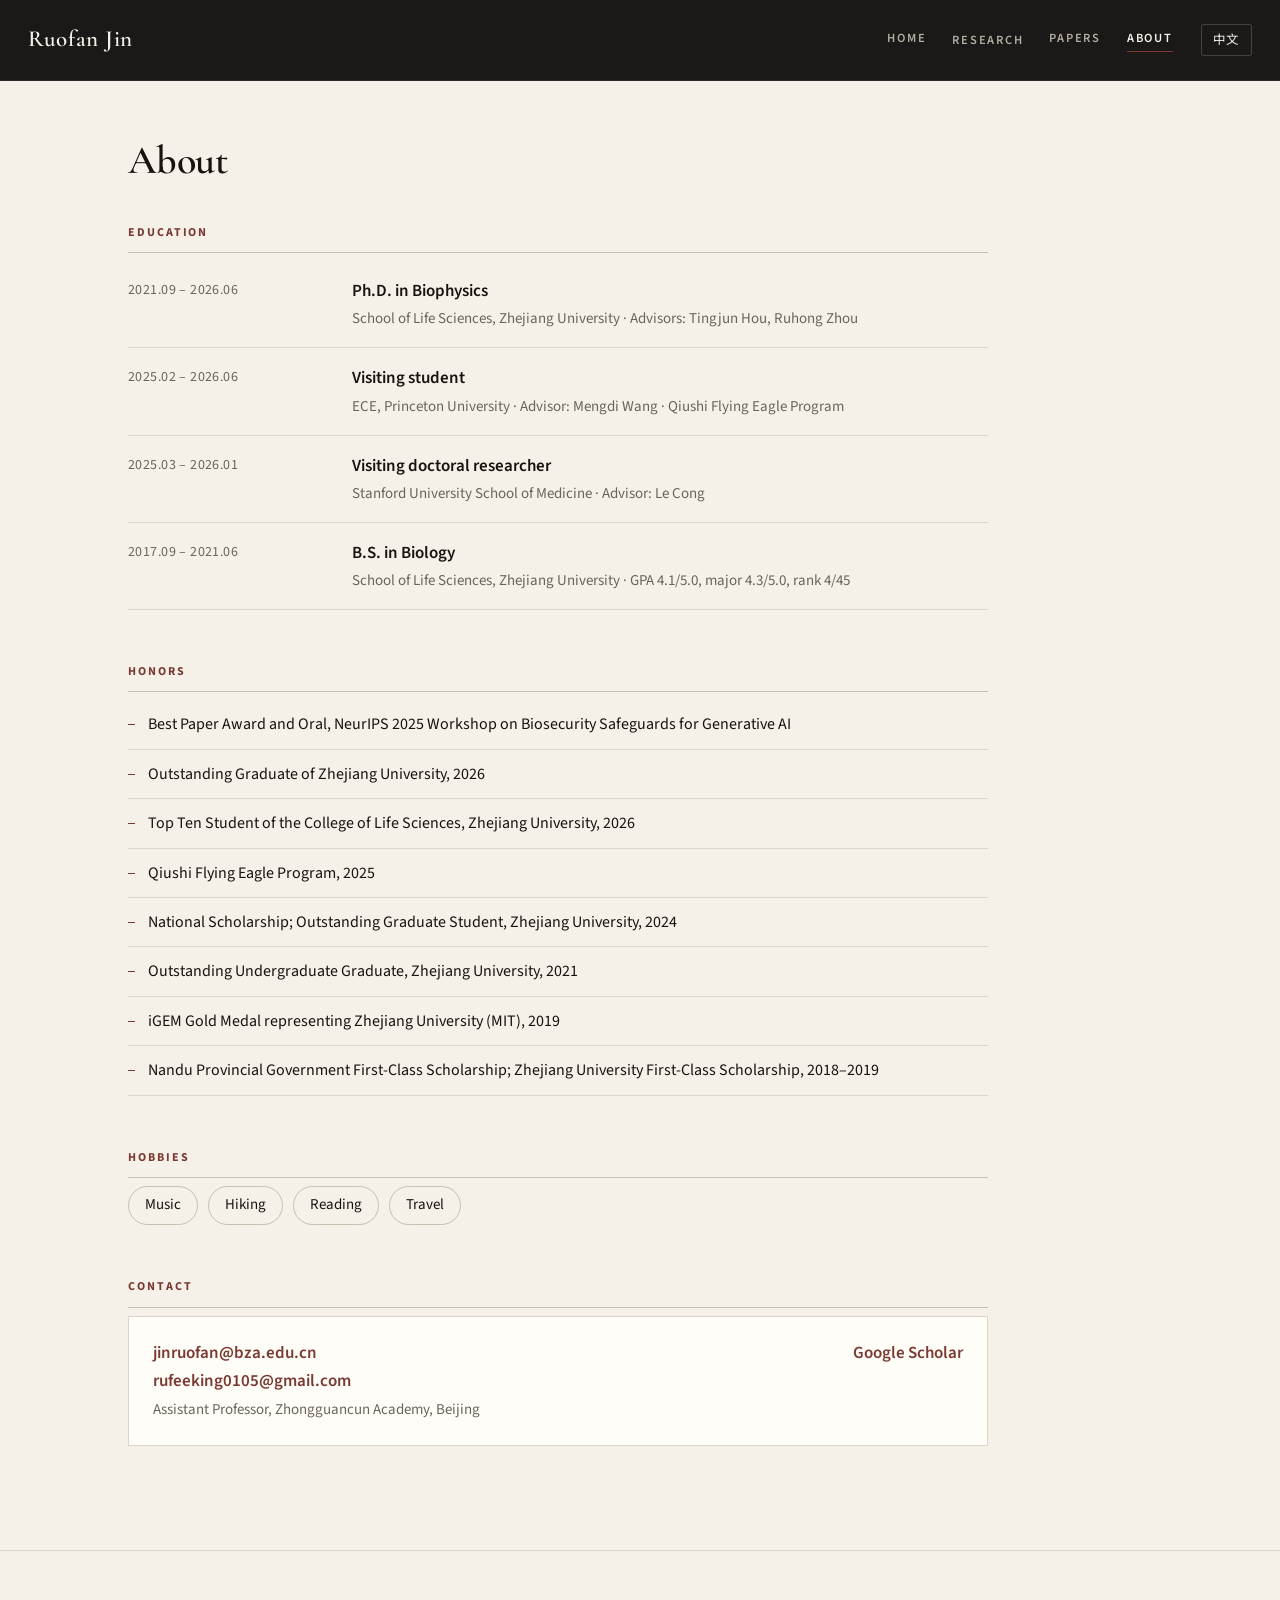
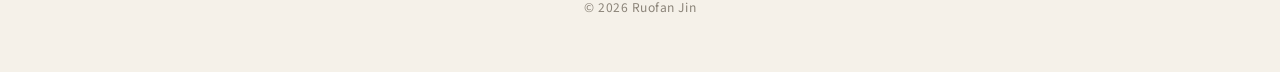
==== commit b62cd7c4: "Drop the WAIC CCTV gala line from the honours list. Co-authored-by: Cursor <cursoragent@cursor.com>" ====
--- a/about.html
+++ b/about.html
@@ -8,7 +8,7 @@
   <link rel="preconnect" href="https://fonts.googleapis.com" />
   <link rel="preconnect" href="https://fonts.gstatic.com" crossorigin />
   <link href="https://fonts.googleapis.com/css2?family=Cormorant+Garamond:ital,wght@0,500;0,600;0,700;1,500&family=Noto+Sans+SC:wght@400;500;700&family=Noto+Serif+SC:wght@500;600&family=Source+Sans+3:ital,wght@0,400;0,500;0,600;1,400&display=swap" rel="stylesheet" />
-  <link rel="stylesheet" href="css/style.css?v=20260819u" />
+  <link rel="stylesheet" href="css/style.css?v=20260819y" />
   <link rel="icon" href="data:image/svg+xml,<svg xmlns='http://www.w3.org/2000/svg' viewBox='0 0 64 64'><rect fill='%230c0c0d' width='64' height='64'/><text x='50%' y='54%' text-anchor='middle' fill='%23f4f0e8' font-family='Georgia' font-size='28'>RJ</text></svg>" />
 </head>
 <body class="inner">
@@ -38,7 +38,7 @@
   <footer class="site-footer">
     <p>© <span id="year"></span> <span id="footer-name">Ruofan Jin</span></p>
   </footer>
-  <script src="js/content.js?v=20260819u"></script>
-  <script src="js/site.js?v=20260819u"></script>
+  <script src="js/content.js?v=20260819y"></script>
+  <script src="js/site.js?v=20260819y"></script>
 </body>
 </html>
--- a/css/style.css
+++ b/css/style.css
@@ -198,12 +198,19 @@
 }
 .eyebrow {
   margin: 0 0 16px;
-  font-size: var(--label);
+  font-size: 13px;
   letter-spacing: 0.2em;
   text-transform: uppercase;
   font-weight: 600;
   color: var(--accent);
   filter: brightness(1.9);
+}
+/* Han characters need a larger size than all-caps Latin to read as a kicker. */
+html[lang="zh-CN"] .eyebrow {
+  margin-bottom: 14px;
+  font-size: 16px;
+  letter-spacing: 0.16em;
+  font-weight: 500;
 }
 .hero h1 {
   margin: 0;
@@ -386,11 +393,16 @@
 /* ---------- article (research direction pages) ---------- */
 .article .page-kicker {
   margin: 0 0 14px;
-  font-size: var(--label);
+  font-size: 13px;
   letter-spacing: 0.2em;
   text-transform: uppercase;
   font-weight: 700;
   color: var(--accent);
+}
+html[lang="zh-CN"] .article .page-kicker {
+  font-size: 15px;
+  letter-spacing: 0.16em;
+  font-weight: 500;
 }
 .article h1 {
   margin: 0 0 18px;
@@ -416,8 +428,17 @@
   color: var(--ink-2);
 }
 html[lang="zh-CN"] .article .lede { font-size: 20px; line-height: 1.7; }
+/* Section body is wider than the plain measure so a floated figure can sit
+   beside text without squeezing the line length below what reads well. */
+.article { --col: 1000px; --fig: 330px; }
+html[lang="zh-CN"] .article { --col: 930px; --fig: 320px; }
+.rs {
+  max-width: var(--col);
+  margin-top: 48px;
+}
+.rs::after { content: ""; display: block; clear: both; }
 .article h2 {
-  margin: 46px 0 14px;
+  margin: 0 0 16px;
   padding-top: 13px;
   max-width: var(--measure);
   border-top: 1px solid var(--line);
@@ -427,52 +448,81 @@
   font-weight: 700;
   color: var(--accent);
 }
-html[lang="zh-CN"] .article h2 { font-size: 13px; letter-spacing: 0.1em; }
-.article p { max-width: var(--measure); margin: 0 0 14px; }
-.article .story {
-  margin: 14px 0 0;
-  color: var(--ink-2);
-}
-.work-list {
-  margin: 0;
-  padding: 0;
-  max-width: var(--measure);
-  list-style: none;
-}
-.work-list li {
-  padding: 11px 0;
-  border-bottom: 1px solid var(--line);
-}
-.work-list li:first-child { border-top: 1px solid var(--line); }
-.work-list a { font-weight: 600; }
-.work-list span { color: var(--muted); font-size: 15px; }
-
-.fig-stack {
-  display: flex;
-  flex-direction: column;
-  gap: 40px;
-  margin: 20px 0 0;
-  max-width: 900px;
-}
-.fig-stack figure { margin: 0; }
-.fig-stack img {
+html[lang="zh-CN"] .article h2 { font-size: 13.5px; letter-spacing: 0.12em; font-weight: 500; }
+.rs h2 { max-width: none; }
+.rs p { margin: 0 0 16px; }
+.rs p:last-child { margin-bottom: 0; }
+.rs:not(.has-float) p { max-width: var(--measure); }
+
+.fig { margin: 2px 0 18px; }
+.fig img {
   display: block;
   width: 100%;
   height: auto;
   background: #fff;
   border: 1px solid var(--line);
 }
-.fig-stack a { text-decoration: none; }
-.fig-stack a:hover img { border-color: var(--accent); }
-.fig-stack figcaption {
-  margin-top: 12px;
-  padding-left: 14px;
+.fig a { text-decoration: none; }
+.fig a:hover img { border-color: var(--accent); }
+.fig figcaption {
+  margin-top: 10px;
+  padding-left: 12px;
   border-left: 2px solid var(--line-strong);
-  font-size: 14px;
-  line-height: 1.6;
+  font-size: 13.5px;
+  line-height: 1.55;
   color: var(--muted);
-  max-width: var(--measure);
-}
+}
+.fig-right { float: right; width: var(--fig); margin-left: 36px; }
+.fig-left { float: left; width: var(--fig); margin-right: 36px; }
+.fig-wide {
+  clear: both;
+  width: 100%;
+  margin: 26px 0 6px;
+}
+.fig-wide figcaption { max-width: var(--measure); }
+
+.cite {
+  font-size: 0.66em;
+  font-weight: 700;
+  line-height: 0;
+  vertical-align: super;
+}
+.cite a { text-decoration: none; }
+.cite a:hover { text-decoration: underline; }
+.cite + .cite::before { content: ","; color: var(--faint); }
+
+.refs {
+  margin: 0;
+  padding: 0;
+  max-width: var(--measure-wide);
+  list-style: none;
+  counter-reset: ref;
+}
+.refs li {
+  counter-increment: ref;
+  display: grid;
+  grid-template-columns: 2.2em 1fr;
+  padding: 10px 0 10px 12px;
+  border-bottom: 1px solid var(--line);
+  border-left: 2px solid transparent;
+  scroll-margin-top: 84px;
+  color: var(--muted);
+  font-size: 14.5px;
+  line-height: 1.55;
+}
+.refs li::before {
+  content: counter(ref) ".";
+  color: var(--faint);
+  font-variant-numeric: tabular-nums;
+}
+.refs a { color: inherit; text-decoration: none; }
+.refs a:hover { color: var(--accent); }
+.refs li.is-mine {
+  border-left-color: var(--accent);
+  color: var(--ink-2);
+}
+.refs li.is-mine b { color: var(--accent); }
+.refs li:target { background: var(--accent-soft); }
 .code-links {
   display: flex;
   flex-wrap: wrap;
@@ -680,8 +730,14 @@
   .hero-photo { height: 54vh; min-height: 340px; max-height: none; }
   .section { padding: 56px 24px 64px; }
   .page { padding: 40px 24px 72px; }
-  .article h2 { margin-top: 38px; }
-  .fig-stack { gap: 30px; }
+  .rs { margin-top: 36px; }
+  .fig-right,
+  .fig-left {
+    float: none;
+    width: 100%;
+    max-width: 420px;
+    margin: 4px 0 20px;
+  }
   .timeline li { grid-template-columns: 1fr; gap: 4px; }
   .contact-row { padding: 20px; }
   .nav { display: none; }
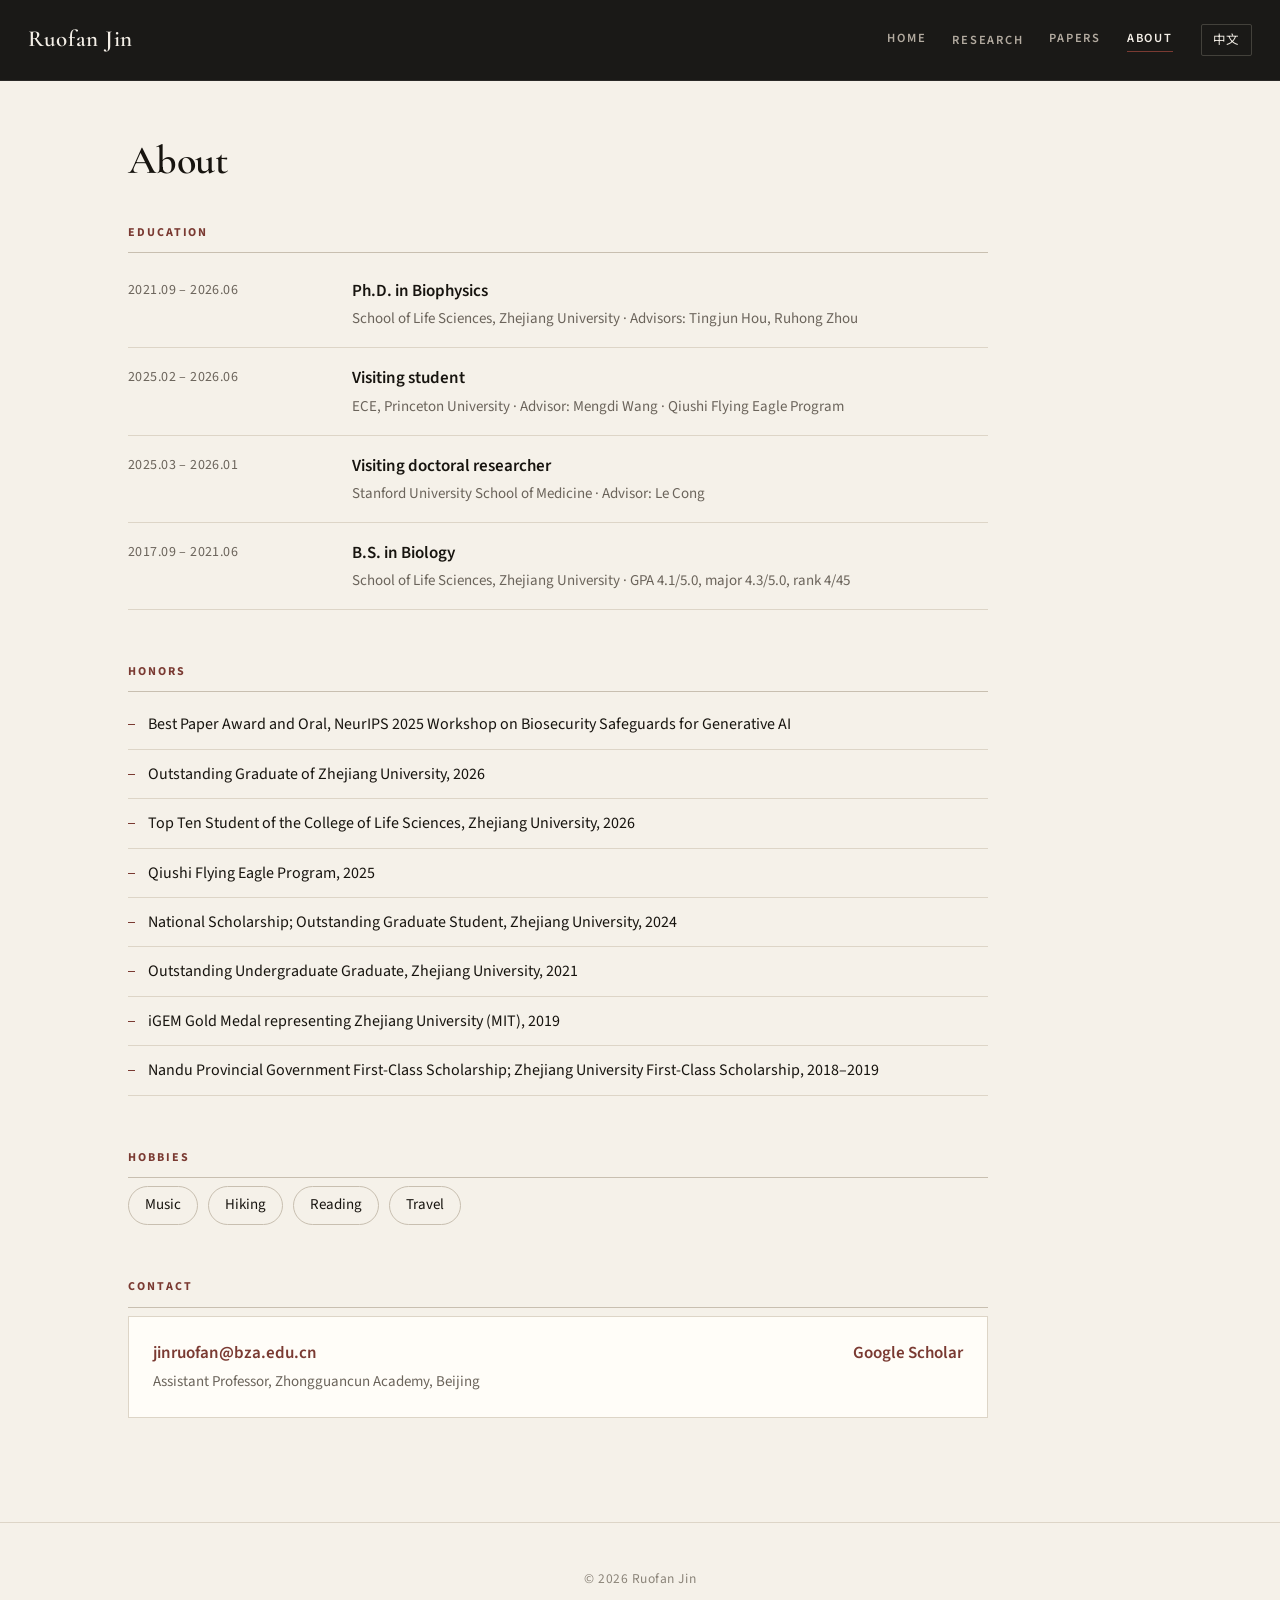
==== commit c9cb26a5: "Keep only the institutional address on the contact block. Co-authored-by: Cursor <cursoragent@cursor" ====
--- a/about.html
+++ b/about.html
@@ -8,7 +8,7 @@
   <link rel="preconnect" href="https://fonts.googleapis.com" />
   <link rel="preconnect" href="https://fonts.gstatic.com" crossorigin />
   <link href="https://fonts.googleapis.com/css2?family=Cormorant+Garamond:ital,wght@0,500;0,600;0,700;1,500&family=Noto+Sans+SC:wght@400;500;700&family=Noto+Serif+SC:wght@500;600&family=Source+Sans+3:ital,wght@0,400;0,500;0,600;1,400&display=swap" rel="stylesheet" />
-  <link rel="stylesheet" href="css/style.css?v=20260819y" />
+  <link rel="stylesheet" href="css/style.css?v=20260819z" />
   <link rel="icon" href="data:image/svg+xml,<svg xmlns='http://www.w3.org/2000/svg' viewBox='0 0 64 64'><rect fill='%230c0c0d' width='64' height='64'/><text x='50%' y='54%' text-anchor='middle' fill='%23f4f0e8' font-family='Georgia' font-size='28'>RJ</text></svg>" />
 </head>
 <body class="inner">
@@ -27,7 +27,6 @@
     <div class="contact-row">
       <p>
         <a href="mailto:jinruofan@bza.edu.cn">jinruofan@bza.edu.cn</a><br />
-        <a href="mailto:rufeeking0105@gmail.com">rufeeking0105@gmail.com</a><br />
         <span data-i18n="contact.affil">Assistant Professor, Zhongguancun Academy, Beijing</span>
       </p>
       <p class="contact-links">
@@ -38,7 +37,7 @@
   <footer class="site-footer">
     <p>© <span id="year"></span> <span id="footer-name">Ruofan Jin</span></p>
   </footer>
-  <script src="js/content.js?v=20260819y"></script>
-  <script src="js/site.js?v=20260819y"></script>
+  <script src="js/content.js?v=20260819z"></script>
+  <script src="js/site.js?v=20260819z"></script>
 </body>
 </html>
